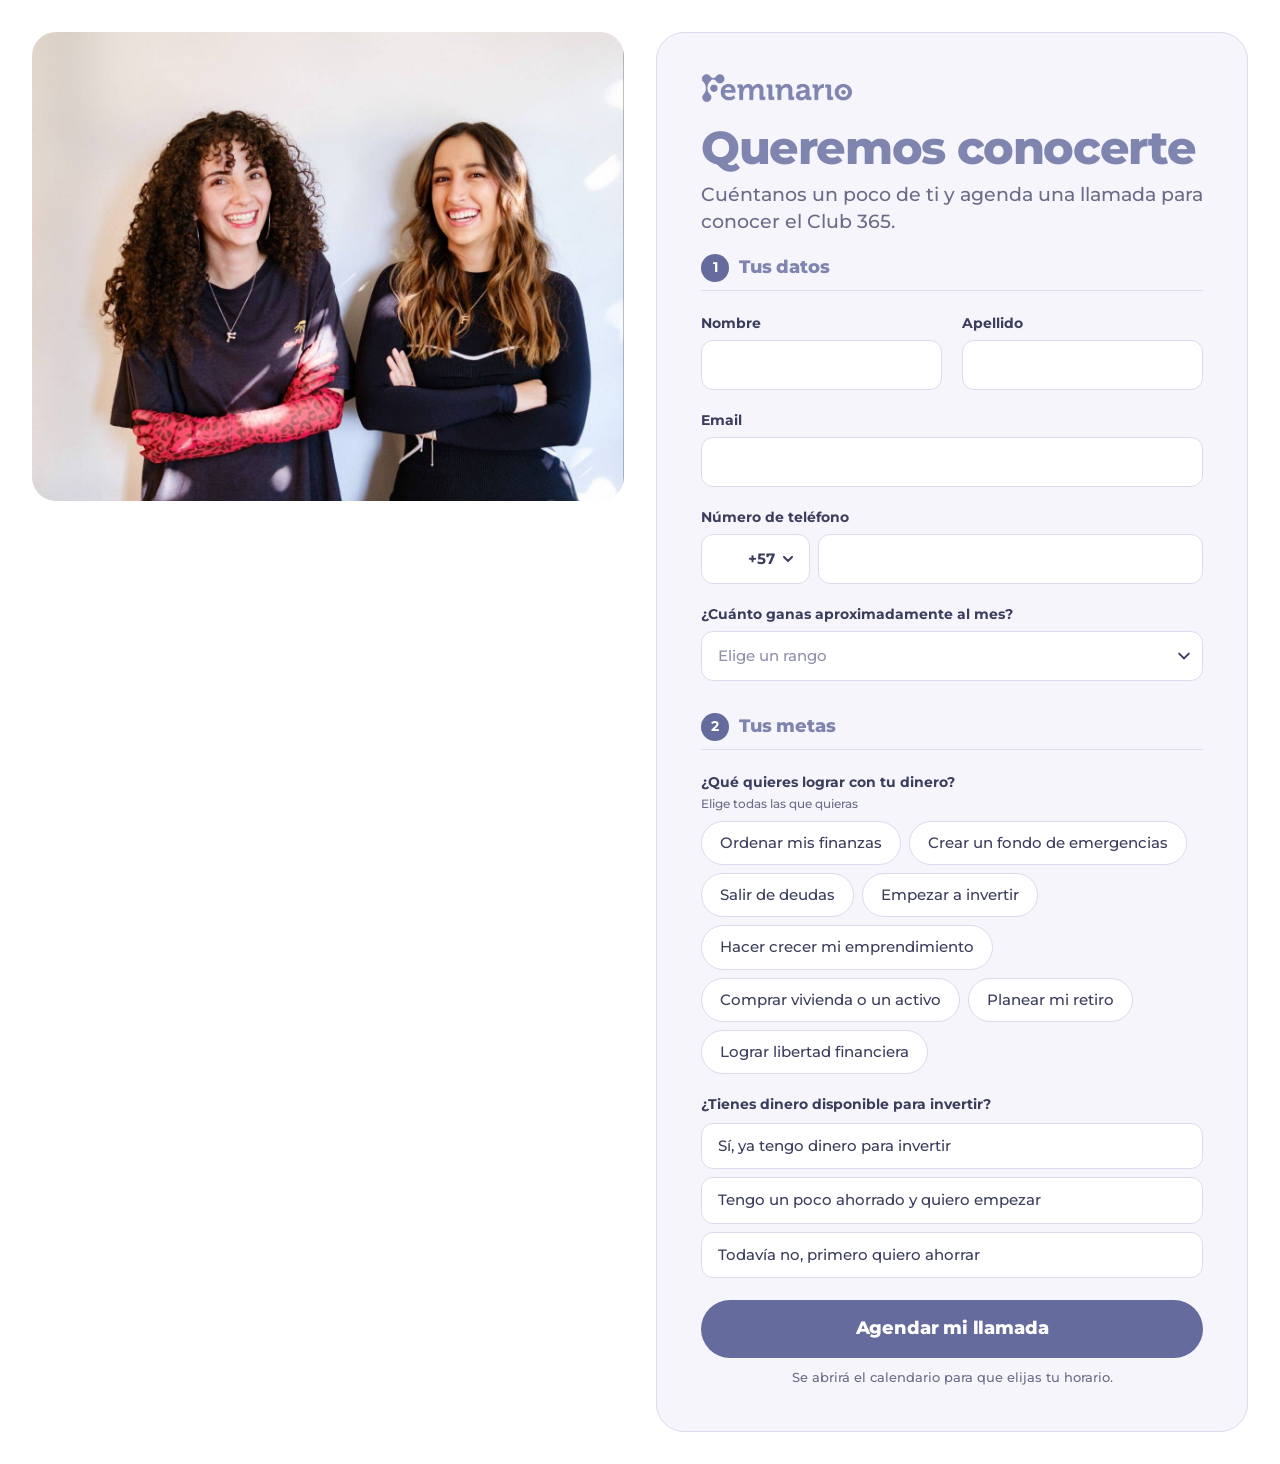
==== index.html @ f2c1509b "Foto aparte y fija a la mitad, fondo blanco, título con el color del logo y tonos suaves Co-Authored" ====
<!doctype html>
<html lang="es">
<head>
<meta charset="utf-8">
<meta name="viewport" content="width=device-width, initial-scale=1">
<title>Queremos conocerte · Feminario</title>
<meta name="description" content="Cuéntanos de ti y agenda tu llamada para conocer el Club 365 de Feminario.">
<link rel="preconnect" href="https://fonts.googleapis.com">
<link rel="preconnect" href="https://fonts.gstatic.com" crossorigin>
<link href="https://fonts.googleapis.com/css2?family=Montserrat:wght@400;500;600;700;800&display=swap" rel="stylesheet">
<link rel="stylesheet" href="styles.css?v=6">
</head>
<body>
<main class="page">
  <aside class="side">
    <figure class="photo">
      <img src="assets/foto.jpg" alt="Andrea y Valentina, fundadoras de Feminario" width="1277" height="1012">
    </figure>
  </aside>

<div class="card" id="card">

  <div class="content">

  <header class="head">
    <img class="brand" src="assets/logo.png" alt="Feminario" width="200" height="39">
  </header>

  <div id="formView">
    <div class="intro">
      <h1>Queremos conocerte</h1>
      <p class="lead">Cuéntanos un poco de ti y agenda una llamada para conocer el Club 365.</p>
    </div>

    <form id="leadForm" novalidate>
      <div class="cols">
        <section class="col">
          <h2 class="step"><b>1</b> Tus datos</h2>
          <div class="row">
            <label class="field">
              <span>Nombre</span>
              <input name="nombre" type="text" autocomplete="given-name" required>
            </label>
            <label class="field">
              <span>Apellido</span>
              <input name="apellido" type="text" autocomplete="family-name" required>
            </label>
          </div>

          <label class="field">
            <span>Email</span>
            <input name="email" type="email" autocomplete="email" inputmode="email" required>
          </label>

          <div class="field">
            <span id="telLabel">Número de teléfono</span>
            <div class="tel">
              <div class="cc" id="cc">
                <button type="button" class="cc-btn" id="ccBtn" aria-haspopup="listbox" aria-expanded="false" aria-label="Código de país">
                  <img id="ccFlag" alt="" width="22" height="16">
                  <b id="ccCode">+57</b>
                  <svg width="10" height="6" viewBox="0 0 10 6" aria-hidden="true"><path d="M1 1l4 4 4-4" fill="none" stroke="currentColor" stroke-width="2" stroke-linecap="round"/></svg>
                </button>
                <ul class="cc-list" id="ccList" role="listbox" hidden></ul>
              </div>
              <input name="telefono" type="tel" autocomplete="tel-national" inputmode="tel" aria-labelledby="telLabel" required>
            </div>
          </div>

          <label class="field">
            <span>¿Cuánto ganas aproximadamente al mes?</span>
            <select name="salario" required>
              <option value="" selected disabled>Elige un rango</option>
              <option value="menos_de_$500_dólares">Menos de $500 dólares</option>
              <option value="entre_$500_y_$750_dólares">Entre $500 y $750 dólares</option>
              <option value="entre_$750_y_$1.000_dólares">Entre $750 y $1.000 dólares</option>
              <option value="entre_$1.000_y_2.000_dólares">Entre $1.000 y $2.000 dólares</option>
              <option value="más_de_$2.000_dólares">Más de $2.000 dólares</option>
            </select>
          </label>
        </section>

        <section class="col">
          <h2 class="step"><b>2</b> Tus metas</h2>
          <fieldset class="field" data-group="meta">
            <legend>¿Qué quieres lograr con tu dinero? <small>Elige todas las que quieras</small></legend>
            <div class="chips pills">
              <label><input type="checkbox" name="meta" value="Ordenar mis finanzas"><span>Ordenar mis finanzas</span></label>
              <label><input type="checkbox" name="meta" value="Ahorrar y crear un fondo de emergencias"><span>Crear un fondo de emergencias</span></label>
              <label><input type="checkbox" name="meta" value="Salir de deudas"><span>Salir de deudas</span></label>
              <label><input type="checkbox" name="meta" value="Empezar a invertir"><span>Empezar a invertir</span></label>
              <label><input type="checkbox" name="meta" value="Hacer crecer mi emprendimiento"><span>Hacer crecer mi emprendimiento</span></label>
              <label><input type="checkbox" name="meta" value="Comprar vivienda o un activo"><span>Comprar vivienda o un activo</span></label>
              <label><input type="checkbox" name="meta" value="Planear mi retiro"><span>Planear mi retiro</span></label>
              <label><input type="checkbox" name="meta" value="Lograr libertad financiera"><span>Lograr libertad financiera</span></label>
            </div>
          </fieldset>

          <fieldset class="field" data-group="inversion">
            <legend>¿Tienes dinero disponible para invertir?</legend>
            <div class="chips">
              <label><input type="radio" name="inversion" value="Sí, ya tengo dinero para invertir"><span>Sí, ya tengo dinero para invertir</span></label>
              <label><input type="radio" name="inversion" value="Tengo un poco ahorrado y quiero empezar"><span>Tengo un poco ahorrado y quiero empezar</span></label>
              <label><input type="radio" name="inversion" value="Todavía no, primero quiero ahorrar"><span>Todavía no, primero quiero ahorrar</span></label>
            </div>
          </fieldset>
        </section>
      </div>

      <div class="submit">
        <p class="error" id="formError" role="alert" hidden></p>
        <button class="btn btn-primary" id="submitBtn" type="submit">Agendar mi llamada</button>
        <p class="fine">Se abrirá el calendario para que elijas tu horario.</p>
      </div>
    </form>
  </div>

  <div id="doneView" class="done" hidden>
    <h1>¡Listo, <span id="doneName"></span>!</h1>
    <p class="lead">Recibimos tus datos. Elige tu horario en el calendario y, si tienes dudas antes, escríbele a Emi.</p>
    <a class="btn btn-wa" id="waBtn" href="https://wa.me/573148260099?text=Hola%2C%20quiero%20saber%20m%C3%A1s%20del%20Club%20365%20%F0%9F%92%9C" target="_blank" rel="noopener">Habla con Emi 💜</a>
    <a class="link" id="calLink" href="https://calendar.app.google/MBTR8QHKbUkWTskN9" target="_blank" rel="noopener">¿No se abrió el calendario? Agenda aquí</a>
  </div>
  </div>
</div>
</main>

<canvas id="confetti" aria-hidden="true"></canvas>

<script src="config.js?v=6"></script>
<script src="app.js?v=6"></script>
</body>
</html>
---- styles.css ----
:root {
  --bg: #fff;
  --brand: #7f85af;     /* color del logo de Feminario */
  --accent: #656b9c;    /* botón y números: tono del logo, algo más profundo para que se lea */
  --ink: #3b3d5c;       /* texto: azul pizarra suave en vez de negro */
  --muted: #6a6c88;
  --card: #f6f5fb;
  --line: #dcdaec;
  --lime: #ddf0a8;
  --periwinkle: #c3c8ff;
  --font: "Montserrat", system-ui, sans-serif;
  --photo-w: 1277px;    /* ancho original de la foto: nunca se amplía */
}

* { box-sizing: border-box; }
html { -webkit-text-size-adjust: 100%; }
body {
  margin: 0;
  background: var(--bg);
  color: var(--ink);
  font: 500 16px/1.5 var(--font);
}
[hidden] { display: none !important; }

/* ---------- Layout: la mitad foto, la mitad formulario (celular y computador) ---------- */
.page {
  width: 100%; max-width: 1800px; margin: 0 auto;
  padding: 12px;
  display: grid; grid-template-columns: minmax(0, 1fr) minmax(0, 1fr);
  gap: 12px; align-items: start;
}
.side { position: sticky; top: 12px; }   /* acompaña al formulario al bajar */
.photo { margin: 0; }
.photo img {
  display: block; width: 100%; max-width: var(--photo-w); height: auto;
  border-radius: 14px;
}

.card {
  min-width: 0;
  padding: 14px 12px 20px;
  background: var(--card);
  border: 1.5px solid var(--line);
  border-radius: 18px;
}

/* ---------- Encabezado ---------- */
.brand { display: block; height: 22px; width: auto; }
.head { margin-bottom: 14px; }
.intro { margin-bottom: 18px; }
h1 {
  margin: 0 0 8px;
  color: var(--brand);
  font-weight: 800;
  font-size: clamp(22px, 5.4vw, 46px);
  line-height: 1.08;
  letter-spacing: -.03em;
}
.lead { margin: 0; font-size: clamp(13px, 1.6vw, 19px); line-height: 1.45; color: var(--muted); }

/* ---------- Formulario ---------- */
.cols, .col { display: grid; gap: 14px; }
.cols { gap: 22px; }
.col { align-content: start; }
.row { display: grid; gap: 14px; }
.step {
  display: flex; align-items: center; gap: 8px;
  margin: 0 0 2px; padding-bottom: 8px;
  border-bottom: 1.5px solid var(--line);
  color: var(--brand);
  font-size: 15px; font-weight: 800; letter-spacing: -.01em;
}
.step b {
  display: grid; place-items: center; flex: none;
  width: 22px; height: 22px; border-radius: 50%;
  background: var(--accent); color: #fff;
  font-size: 12px;
}
.field { display: grid; gap: 6px; border: 0; padding: 0; margin: 0; min-width: 0; }
.field > span, legend { padding: 0; font-size: 13px; font-weight: 700; }
legend { margin-bottom: 8px; }
legend small { display: block; margin-top: 2px; font-size: 12px; font-weight: 500; color: var(--muted); }

input[type=text], input[type=email], input[type=tel], select {
  width: 100%; min-width: 0;
  font: inherit; font-size: 14px;
  color: var(--ink);
  background: #fff;
  border: 1.5px solid var(--line);
  border-radius: 12px;
  padding: 10px 12px;
  min-height: 46px;
  transition: border-color .15s, box-shadow .15s;
}
select {
  appearance: none;
  background-image: url("data:image/svg+xml,%3Csvg xmlns='http://www.w3.org/2000/svg' width='12' height='8' viewBox='0 0 10 6'%3E%3Cpath d='M1 1l4 4 4-4' fill='none' stroke='%233b3d5c' stroke-width='1.6' stroke-linecap='round'/%3E%3C/svg%3E");
  background-repeat: no-repeat;
  background-position: right 12px center;
  padding-right: 32px;
  text-overflow: ellipsis;
}
select:invalid { color: #8f90a8; }
input:focus-visible, select:focus-visible, .cc-btn:focus-visible {
  outline: none;
  border-color: var(--accent);
  box-shadow: 0 0 0 4px var(--periwinkle);
}
.invalid input, .invalid select, .invalid .cc-btn,
.field.invalid .chips span { border-color: #c4314b; }

/* ---------- Teléfono con país ---------- */
.tel { display: grid; gap: 8px; }
.cc { position: relative; }
.cc-btn {
  display: flex; align-items: center; gap: 8px;
  width: 100%; min-height: 46px;
  padding: 0 12px;
  background: #fff;
  border: 1.5px solid var(--line);
  border-radius: 12px;
  font: inherit; font-size: 14px; color: var(--ink);
  cursor: pointer;
}
.cc-btn svg { margin-left: auto; }
.cc-btn img { border-radius: 2px; object-fit: cover; }
.cc-list {
  position: absolute; z-index: 5; top: calc(100% + 6px); left: 0;
  width: min(300px, 90vw); max-height: 280px; overflow: auto;
  margin: 0; padding: 6px; list-style: none;
  background: #fff; border: 1.5px solid var(--accent); border-radius: 14px;
  box-shadow: 0 16px 32px -16px rgba(59, 61, 92, .45);
}
.cc-list li {
  display: flex; align-items: center; gap: 10px;
  padding: 10px; border-radius: 10px; cursor: pointer; font-size: 14px;
}
.cc-list li:hover, .cc-list li[aria-selected=true] { background: var(--lime); }
.cc-list li span:last-child { margin-left: auto; color: var(--muted); }

/* ---------- Opciones ---------- */
.chips { display: grid; gap: 8px; }
.chips label { display: block; cursor: pointer; }
.chips input { position: absolute; opacity: 0; pointer-events: none; }
.chips span {
  display: block;
  padding: 10px 12px;
  background: #fff;
  border: 1.5px solid var(--line);
  border-radius: 12px;
  font-size: 13px; line-height: 1.35;
  transition: background .15s, border-color .15s;
}
.chips label:hover span { border-color: var(--brand); }
.chips input:checked + span { background: var(--lime); border-color: var(--accent); font-weight: 700; }
.chips input:focus-visible + span { box-shadow: 0 0 0 4px var(--periwinkle); border-color: var(--accent); }
.pills { display: flex; flex-wrap: wrap; gap: 8px; }
.pills span { border-radius: 999px; padding: 9px 14px; }

/* ---------- Envío ---------- */
.submit { display: grid; gap: 10px; margin-top: 22px; }
.btn {
  display: flex; align-items: center; justify-content: center;
  min-height: 52px; padding: 0 20px;
  border: 0; border-radius: 999px;
  font: 800 16px/1.1 var(--font); letter-spacing: -.01em; text-align: center;
  text-decoration: none; cursor: pointer;
  transition: transform .12s, box-shadow .12s;
}
.btn:hover { transform: translateY(-2px); }
.btn:active { transform: translateY(0); }
.btn:focus-visible { outline: none; box-shadow: 0 0 0 4px var(--periwinkle); }
.btn-primary, .btn-wa { background: var(--accent); color: #fff; }
.btn-primary:disabled { opacity: .6; cursor: progress; transform: none; }
.fine { margin: 0; text-align: center; font-size: 12px; color: var(--muted); }
.error { margin: 0; text-align: center; color: #b3263f; font-weight: 700; font-size: 13px; }

/* ---------- Éxito ---------- */
.done { text-align: center; padding: 4vh 0; }
.done .lead { margin-bottom: 22px; }
.link { display: block; margin-top: 16px; color: var(--ink); font-size: 13px; }

#confetti { position: fixed; inset: 0; width: 100%; height: 100%; pointer-events: none; z-index: 50; }

@media (prefers-reduced-motion: reduce) {
  .btn, .chips span { transition: none; }
}

/* ---------- Tablet ---------- */
@media (min-width: 600px) {
  .page { padding: 24px; gap: 24px; }
  .side { top: 24px; }
  .photo img { border-radius: 24px; }
  .card { padding: 28px 28px 32px; border-radius: 28px; }
  .brand { height: 30px; }
  .head { margin-bottom: 20px; }
  .step { font-size: 18px; gap: 10px; }
  .step b { width: 28px; height: 28px; font-size: 14px; }
  .field > span, legend { font-size: 14px; }
  input[type=text], input[type=email], input[type=tel], select, .cc-btn { font-size: 15px; min-height: 50px; padding-left: 16px; padding-right: 16px; }
  select { padding-right: 40px; }
  .chips span { font-size: 15px; padding: 12px 16px; }
  .pills span { padding: 11px 18px; }
  .tel { grid-template-columns: auto 1fr; }
  .cc-btn { width: auto; }
  .btn { min-height: 58px; font-size: 18px; }
  .fine { font-size: 13px; }
}

/* ---------- Escritorio ---------- */
@media (min-width: 960px) {
  .page { gap: 32px; padding: 32px; }
  .side { top: 32px; }
  .card { padding: 40px 44px 44px; }
  .row { grid-template-columns: 1fr 1fr; gap: 20px; }
  .cols, .col { gap: 20px; }
  .cols { gap: 32px; }
}
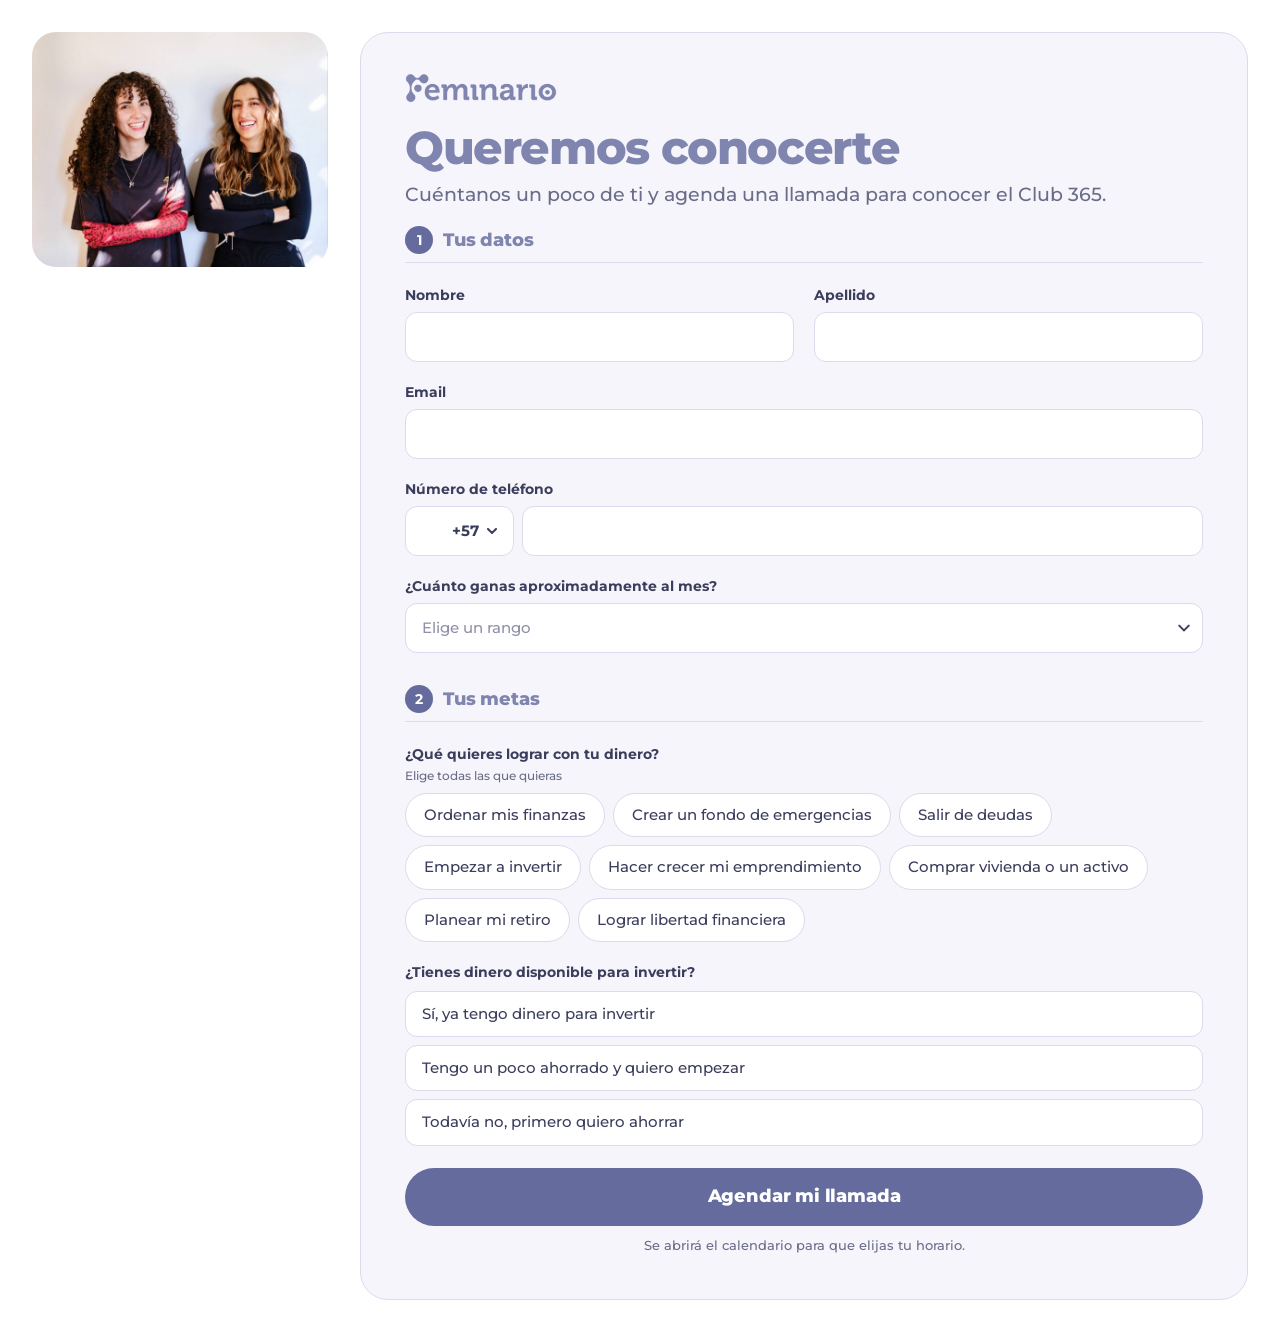
==== commit 59b15200: "Foto a un cuarto del ancho, formulario a tres cuartos Co-Authored-By: Claude Sonnet 5.5 <noreply@ant" ====
--- a/index.html
+++ b/index.html
@@ -8,7 +8,7 @@
 <link rel="preconnect" href="https://fonts.googleapis.com">
 <link rel="preconnect" href="https://fonts.gstatic.com" crossorigin>
 <link href="https://fonts.googleapis.com/css2?family=Montserrat:wght@400;500;600;700;800&display=swap" rel="stylesheet">
-<link rel="stylesheet" href="styles.css?v=6">
+<link rel="stylesheet" href="styles.css?v=7">
 </head>
 <body>
 <main class="page">
@@ -127,7 +127,7 @@
 
 <canvas id="confetti" aria-hidden="true"></canvas>
 
-<script src="config.js?v=6"></script>
-<script src="app.js?v=6"></script>
+<script src="config.js?v=7"></script>
+<script src="app.js?v=7"></script>
 </body>
 </html>
--- a/styles.css
+++ b/styles.css
@@ -22,11 +22,11 @@
 }
 [hidden] { display: none !important; }
 
-/* ---------- Layout: la mitad foto, la mitad formulario (celular y computador) ---------- */
+/* ---------- Layout: un cuarto foto, tres cuartos formulario (celular y computador) ---------- */
 .page {
   width: 100%; max-width: 1800px; margin: 0 auto;
   padding: 12px;
-  display: grid; grid-template-columns: minmax(0, 1fr) minmax(0, 1fr);
+  display: grid; grid-template-columns: minmax(0, 1fr) minmax(0, 3fr);
   gap: 12px; align-items: start;
 }
 .side { position: sticky; top: 12px; }   /* acompaña al formulario al bajar */
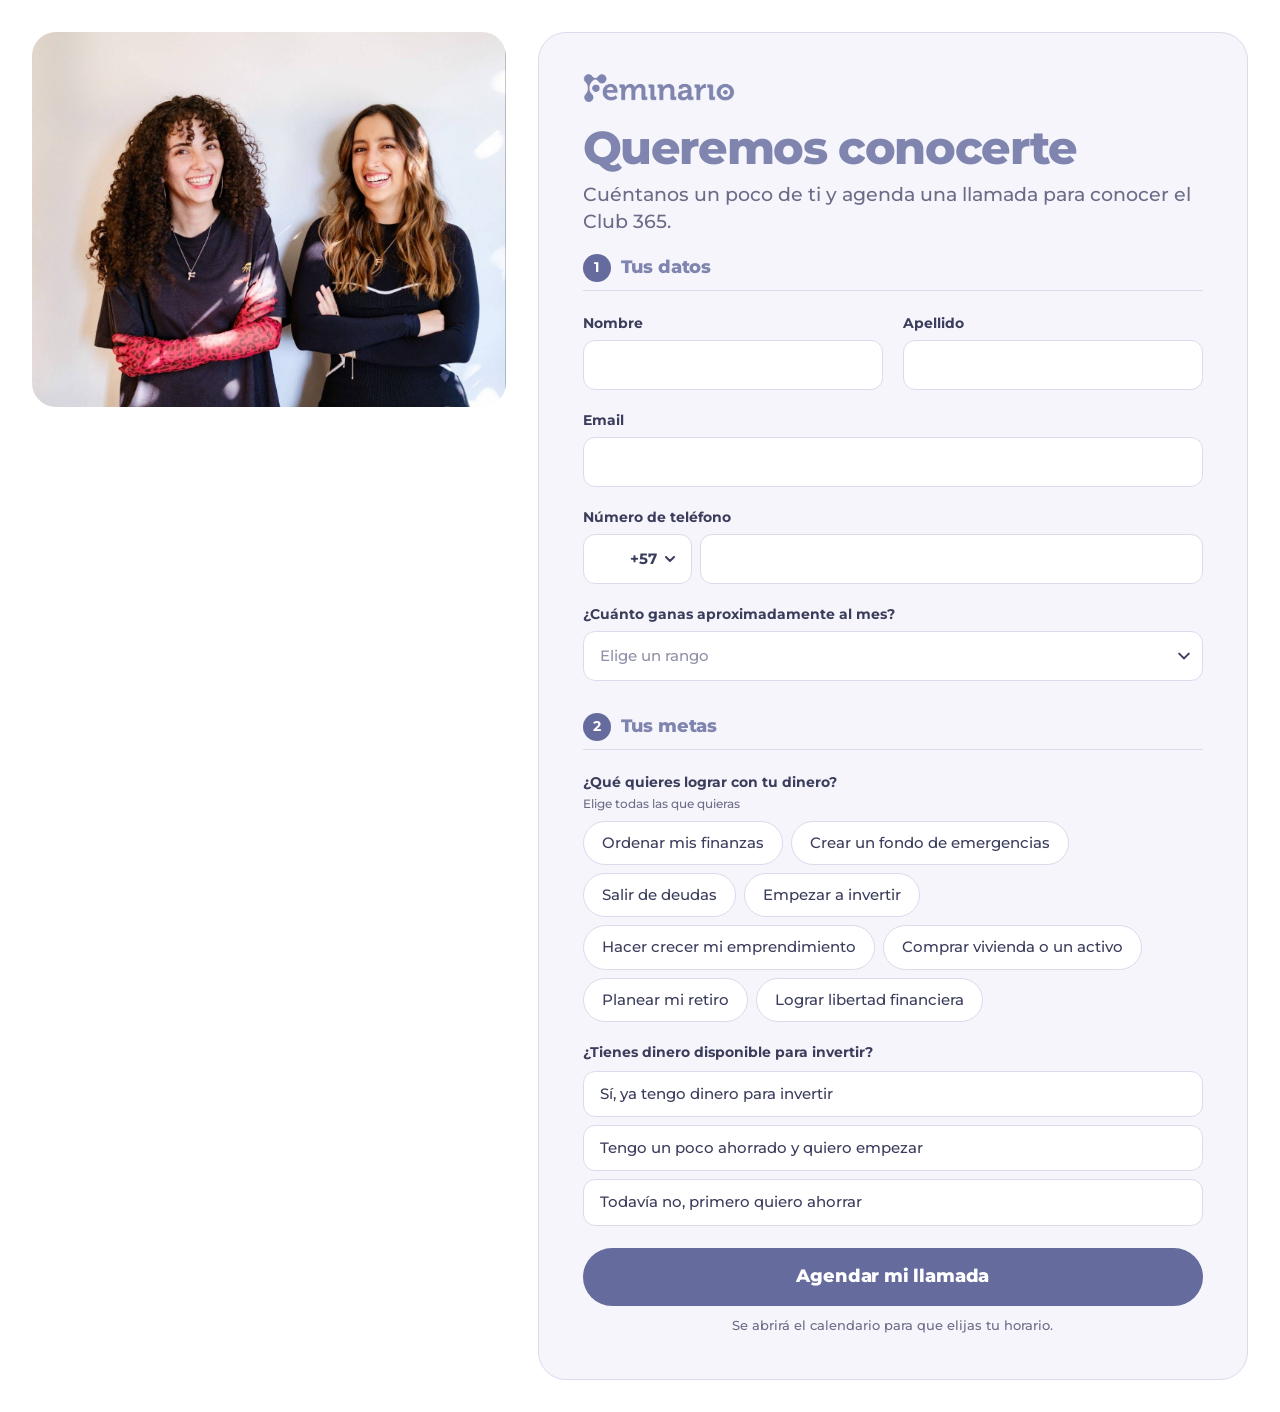
==== commit 0e3e4e42: "Foto al 40% del ancho, formulario al 60% Co-Authored-By: Claude Sonnet 5.5 <noreply@anthropic.com>" ====
--- a/index.html
+++ b/index.html
@@ -8,7 +8,7 @@
 <link rel="preconnect" href="https://fonts.googleapis.com">
 <link rel="preconnect" href="https://fonts.gstatic.com" crossorigin>
 <link href="https://fonts.googleapis.com/css2?family=Montserrat:wght@400;500;600;700;800&display=swap" rel="stylesheet">
-<link rel="stylesheet" href="styles.css?v=7">
+<link rel="stylesheet" href="styles.css?v=8">
 </head>
 <body>
 <main class="page">
@@ -127,7 +127,7 @@
 
 <canvas id="confetti" aria-hidden="true"></canvas>
 
-<script src="config.js?v=7"></script>
-<script src="app.js?v=7"></script>
+<script src="config.js?v=8"></script>
+<script src="app.js?v=8"></script>
 </body>
 </html>
--- a/styles.css
+++ b/styles.css
@@ -22,11 +22,11 @@
 }
 [hidden] { display: none !important; }
 
-/* ---------- Layout: un cuarto foto, tres cuartos formulario (celular y computador) ---------- */
+/* ---------- Layout: 40% foto, 60% formulario (celular y computador) ---------- */
 .page {
   width: 100%; max-width: 1800px; margin: 0 auto;
   padding: 12px;
-  display: grid; grid-template-columns: minmax(0, 1fr) minmax(0, 3fr);
+  display: grid; grid-template-columns: minmax(0, 2fr) minmax(0, 3fr);
   gap: 12px; align-items: start;
 }
 .side { position: sticky; top: 12px; }   /* acompaña al formulario al bajar */
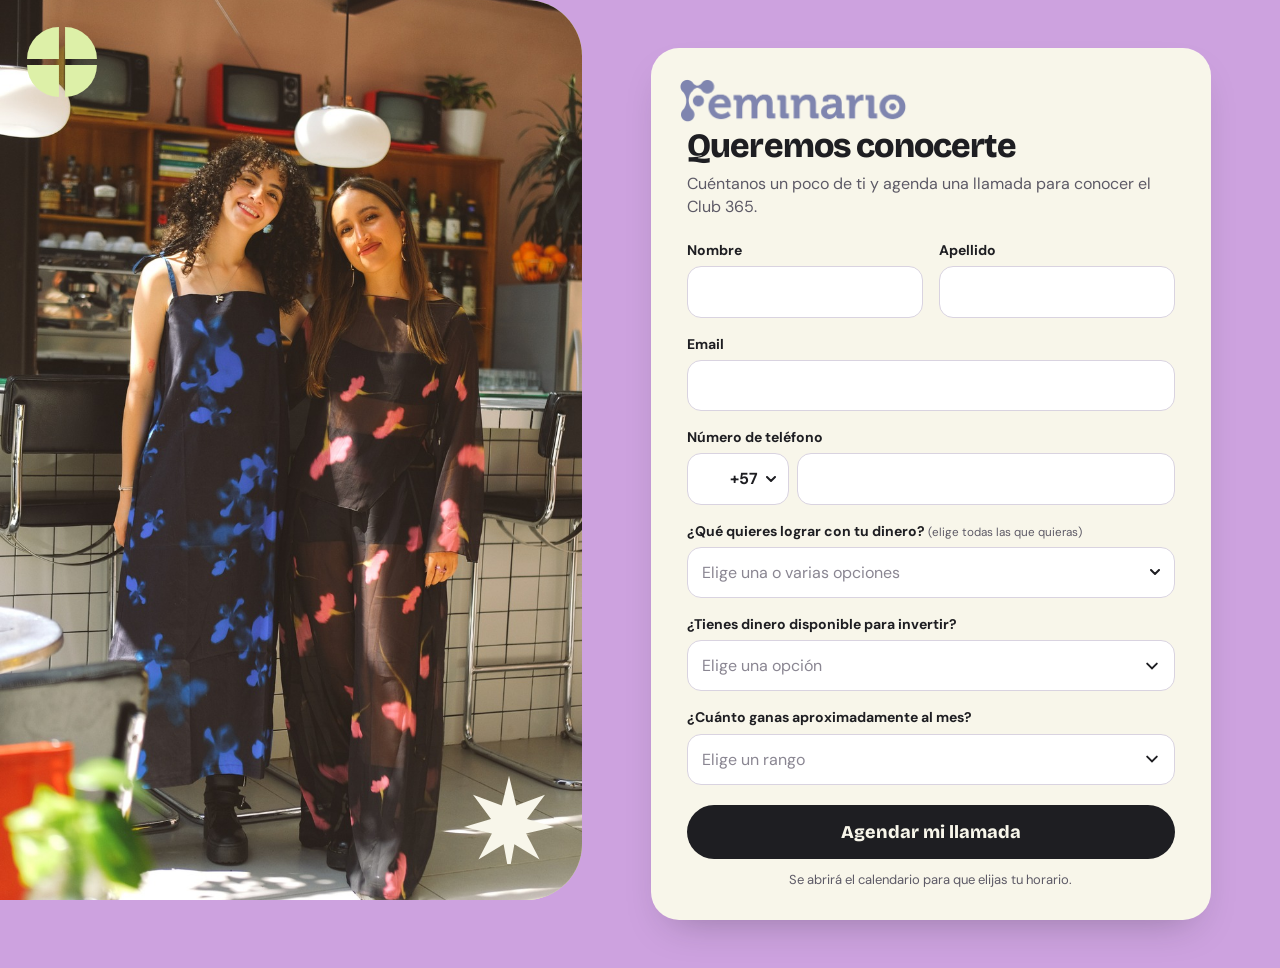
==== commit 693b5dfd: "Volver al formato anterior: foto grande, colores originales y preguntas en desplegable Co-Authored-B" ====
--- a/index.html
+++ b/index.html
@@ -7,35 +7,27 @@
 <meta name="description" content="Cuéntanos de ti y agenda tu llamada para conocer el Club 365 de Feminario.">
 <link rel="preconnect" href="https://fonts.googleapis.com">
 <link rel="preconnect" href="https://fonts.gstatic.com" crossorigin>
-<link href="https://fonts.googleapis.com/css2?family=Montserrat:wght@400;500;600;700;800&display=swap" rel="stylesheet">
-<link rel="stylesheet" href="styles.css?v=8">
+<link href="https://fonts.googleapis.com/css2?family=Bricolage+Grotesque:opsz,wght@12..96,700;12..96,800&family=DM+Sans:wght@400;500;700&display=swap" rel="stylesheet">
+<link rel="stylesheet" href="styles.css?v=9">
 </head>
 <body>
 <main class="page">
-  <aside class="side">
-    <figure class="photo">
-      <img src="assets/foto.jpg" alt="Andrea y Valentina, fundadoras de Feminario" width="1277" height="1012">
-    </figure>
+
+  <aside class="photo" aria-hidden="true">
+    <img src="assets/foto.png" alt="">
+    <svg class="deco deco-star" viewBox="0 0 100 100"><use href="#s-star8"/></svg>
+    <svg class="deco deco-pin" viewBox="0 0 100 100"><use href="#s-pinwheel"/></svg>
   </aside>
 
-<div class="card" id="card">
+  <section class="panel">
+    <div class="card" id="card">
+      <img class="brand" src="assets/logo.png" alt="Feminario" width="150" height="45">
 
-  <div class="content">
+      <div id="formView">
+        <h1>Queremos conocerte</h1>
+        <p class="lead">Cuéntanos un poco de ti y agenda una llamada para conocer el Club 365.</p>
 
-  <header class="head">
-    <img class="brand" src="assets/logo.png" alt="Feminario" width="200" height="39">
-  </header>
-
-  <div id="formView">
-    <div class="intro">
-      <h1>Queremos conocerte</h1>
-      <p class="lead">Cuéntanos un poco de ti y agenda una llamada para conocer el Club 365.</p>
-    </div>
-
-    <form id="leadForm" novalidate>
-      <div class="cols">
-        <section class="col">
-          <h2 class="step"><b>1</b> Tus datos</h2>
+        <form id="leadForm" novalidate>
           <div class="row">
             <label class="field">
               <span>Nombre</span>
@@ -67,6 +59,36 @@
             </div>
           </div>
 
+          <div class="field" data-group="meta">
+            <span id="metaLabel">¿Qué quieres lograr con tu dinero? <small>(elige todas las que quieras)</small></span>
+            <div class="ms" id="ms">
+              <button type="button" class="ms-btn" id="msBtn" aria-haspopup="true" aria-expanded="false" aria-labelledby="metaLabel msText">
+                <span id="msText" class="ph">Elige una o varias opciones</span>
+                <svg width="10" height="6" viewBox="0 0 10 6" aria-hidden="true"><path d="M1 1l4 4 4-4" fill="none" stroke="currentColor" stroke-width="2" stroke-linecap="round"/></svg>
+              </button>
+              <div class="ms-list" id="msList" hidden>
+              <label><input type="checkbox" name="meta" value="Ordenar mis finanzas"><span>Ordenar mis finanzas</span></label>
+              <label><input type="checkbox" name="meta" value="Ahorrar y crear un fondo de emergencias"><span>Ahorrar y crear un fondo de emergencias</span></label>
+              <label><input type="checkbox" name="meta" value="Salir de deudas"><span>Salir de deudas</span></label>
+              <label><input type="checkbox" name="meta" value="Empezar a invertir"><span>Empezar a invertir</span></label>
+              <label><input type="checkbox" name="meta" value="Hacer crecer mi emprendimiento"><span>Hacer crecer mi emprendimiento</span></label>
+              <label><input type="checkbox" name="meta" value="Comprar vivienda o un activo"><span>Comprar vivienda o un activo</span></label>
+              <label><input type="checkbox" name="meta" value="Planear mi retiro"><span>Planear mi retiro</span></label>
+              <label><input type="checkbox" name="meta" value="Lograr libertad financiera"><span>Lograr libertad financiera</span></label>
+              </div>
+            </div>
+          </div>
+
+          <label class="field" data-group="inversion">
+            <span>¿Tienes dinero disponible para invertir?</span>
+            <select name="inversion" required>
+              <option value="" selected disabled>Elige una opción</option>
+              <option value="Sí, ya tengo dinero para invertir">Sí, ya tengo dinero para invertir</option>
+              <option value="Tengo un poco ahorrado y quiero empezar">Tengo un poco ahorrado y quiero empezar</option>
+              <option value="Todavía no, primero quiero ahorrar">Todavía no, primero quiero ahorrar</option>
+            </select>
+          </label>
+
           <label class="field">
             <span>¿Cuánto ganas aproximadamente al mes?</span>
             <select name="salario" required>
@@ -78,56 +100,35 @@
               <option value="más_de_$2.000_dólares">Más de $2.000 dólares</option>
             </select>
           </label>
-        </section>
 
-        <section class="col">
-          <h2 class="step"><b>2</b> Tus metas</h2>
-          <fieldset class="field" data-group="meta">
-            <legend>¿Qué quieres lograr con tu dinero? <small>Elige todas las que quieras</small></legend>
-            <div class="chips pills">
-              <label><input type="checkbox" name="meta" value="Ordenar mis finanzas"><span>Ordenar mis finanzas</span></label>
-              <label><input type="checkbox" name="meta" value="Ahorrar y crear un fondo de emergencias"><span>Crear un fondo de emergencias</span></label>
-              <label><input type="checkbox" name="meta" value="Salir de deudas"><span>Salir de deudas</span></label>
-              <label><input type="checkbox" name="meta" value="Empezar a invertir"><span>Empezar a invertir</span></label>
-              <label><input type="checkbox" name="meta" value="Hacer crecer mi emprendimiento"><span>Hacer crecer mi emprendimiento</span></label>
-              <label><input type="checkbox" name="meta" value="Comprar vivienda o un activo"><span>Comprar vivienda o un activo</span></label>
-              <label><input type="checkbox" name="meta" value="Planear mi retiro"><span>Planear mi retiro</span></label>
-              <label><input type="checkbox" name="meta" value="Lograr libertad financiera"><span>Lograr libertad financiera</span></label>
-            </div>
-          </fieldset>
-
-          <fieldset class="field" data-group="inversion">
-            <legend>¿Tienes dinero disponible para invertir?</legend>
-            <div class="chips">
-              <label><input type="radio" name="inversion" value="Sí, ya tengo dinero para invertir"><span>Sí, ya tengo dinero para invertir</span></label>
-              <label><input type="radio" name="inversion" value="Tengo un poco ahorrado y quiero empezar"><span>Tengo un poco ahorrado y quiero empezar</span></label>
-              <label><input type="radio" name="inversion" value="Todavía no, primero quiero ahorrar"><span>Todavía no, primero quiero ahorrar</span></label>
-            </div>
-          </fieldset>
-        </section>
+          <p class="error" id="formError" role="alert" hidden></p>
+          <button class="btn btn-primary" id="submitBtn" type="submit">Agendar mi llamada</button>
+          <p class="fine">Se abrirá el calendario para que elijas tu horario.</p>
+        </form>
       </div>
 
-      <div class="submit">
-        <p class="error" id="formError" role="alert" hidden></p>
-        <button class="btn btn-primary" id="submitBtn" type="submit">Agendar mi llamada</button>
-        <p class="fine">Se abrirá el calendario para que elijas tu horario.</p>
+      <div id="doneView" hidden>
+        <svg class="done-star" viewBox="0 0 100 100" aria-hidden="true"><use href="#s-star8"/></svg>
+        <h1>¡Listo, <span id="doneName"></span>!</h1>
+        <p class="lead">Recibimos tus datos. Elige tu horario en el calendario y, si tienes dudas antes, escríbele a Emi.</p>
+        <a class="btn btn-wa" id="waBtn" href="https://wa.me/573148260099?text=Hola%2C%20quiero%20saber%20m%C3%A1s%20del%20Club%20365%20%F0%9F%92%9C" target="_blank" rel="noopener">Habla con Emi 💜</a>
+        <a class="link" id="calLink" href="https://calendar.app.google/MBTR8QHKbUkWTskN9" target="_blank" rel="noopener">¿No se abrió el calendario? Agenda aquí</a>
       </div>
-    </form>
-  </div>
-
-  <div id="doneView" class="done" hidden>
-    <h1>¡Listo, <span id="doneName"></span>!</h1>
-    <p class="lead">Recibimos tus datos. Elige tu horario en el calendario y, si tienes dudas antes, escríbele a Emi.</p>
-    <a class="btn btn-wa" id="waBtn" href="https://wa.me/573148260099?text=Hola%2C%20quiero%20saber%20m%C3%A1s%20del%20Club%20365%20%F0%9F%92%9C" target="_blank" rel="noopener">Habla con Emi 💜</a>
-    <a class="link" id="calLink" href="https://calendar.app.google/MBTR8QHKbUkWTskN9" target="_blank" rel="noopener">¿No se abrió el calendario? Agenda aquí</a>
-  </div>
-  </div>
-</div>
+    </div>
+  </section>
 </main>
 
 <canvas id="confetti" aria-hidden="true"></canvas>
 
-<script src="config.js?v=8"></script>
-<script src="app.js?v=8"></script>
+<!-- Formas gráficas Feminario (también se usan en el confeti) -->
+<svg width="0" height="0" style="position:absolute" aria-hidden="true">
+  <defs>
+    <symbol id="s-star8" viewBox="0 0 100 100"><path fill="currentColor" d="M50 2l8 33 32-12-20 27 30 9-31 7 15 29-28-17-6 33-6-33-28 17 15-29-31-7 30-9L10 23l32 12z"/></symbol>
+    <symbol id="s-pinwheel" viewBox="0 0 100 100"><g fill="currentColor" transform="translate(50 50)"><path d="M4 -4V-46A42 42 0 0 1 46 -4Z"/><path d="M4 -4V-46A42 42 0 0 1 46 -4Z" transform="rotate(90)"/><path d="M4 -4V-46A42 42 0 0 1 46 -4Z" transform="rotate(180)"/><path d="M4 -4V-46A42 42 0 0 1 46 -4Z" transform="rotate(270)"/></g></symbol>
+  </defs>
+</svg>
+
+<script src="config.js?v=9"></script>
+<script src="app.js?v=9"></script>
 </body>
 </html>
--- a/styles.css
+++ b/styles.css
@@ -1,218 +1,218 @@
 :root {
-  --bg: #fff;
-  --brand: #7f85af;     /* color del logo de Feminario */
-  --accent: #656b9c;    /* botón y números: tono del logo, algo más profundo para que se lea */
-  --ink: #3b3d5c;       /* texto: azul pizarra suave en vez de negro */
-  --muted: #6a6c88;
-  --card: #f6f5fb;
-  --line: #dcdaec;
+  --lilac: #cda2df;
+  --lilac-deep: #b985d0;
   --lime: #ddf0a8;
+  --ink: #1e1e22;
+  --cream: #f8f6ea;
   --periwinkle: #c3c8ff;
-  --font: "Montserrat", system-ui, sans-serif;
-  --photo-w: 1277px;    /* ancho original de la foto: nunca se amplía */
+  --orange: #ff8a5b;
+  --pink: #ff9fb5;
+  --muted: #5d5a66;
+  --line: #d9d3e0;
+  --display: "Bricolage Grotesque", system-ui, sans-serif;
+  --body: "DM Sans", system-ui, sans-serif;
 }
 
 * { box-sizing: border-box; }
 html { -webkit-text-size-adjust: 100%; }
 body {
   margin: 0;
-  background: var(--bg);
+  background: var(--lilac);
   color: var(--ink);
-  font: 500 16px/1.5 var(--font);
+  font-family: var(--body);
+  font-size: 16px;
+  line-height: 1.45;
 }
 [hidden] { display: none !important; }
 
-/* ---------- Layout: 40% foto, 60% formulario (celular y computador) ---------- */
-.page {
-  width: 100%; max-width: 1800px; margin: 0 auto;
-  padding: 12px;
-  display: grid; grid-template-columns: minmax(0, 2fr) minmax(0, 3fr);
-  gap: 12px; align-items: start;
-}
-.side { position: sticky; top: 12px; }   /* acompaña al formulario al bajar */
-.photo { margin: 0; }
+.page { min-height: 100vh; display: grid; grid-template-columns: 1fr; }
+
+/* ---------- Foto ---------- */
+.photo {
+  position: relative;
+  height: 46vh;
+  min-height: 300px;
+  background: var(--lime);
+  overflow: hidden;
+  border-radius: 0 0 40px 40px;
+}
 .photo img {
-  display: block; width: 100%; max-width: var(--photo-w); height: auto;
-  border-radius: 14px;
-}
-
+  width: 100%; height: 100%;
+  object-fit: cover;
+  object-position: 50% 22%;
+  display: block;
+}
+.deco { position: absolute; }
+.deco-star { width: 64px; right: 16px; bottom: 28px; color: var(--cream); }
+.deco-pin { width: 56px; left: 14px; top: 16px; color: var(--lime); }
+
+/* ---------- Panel / tarjeta ---------- */
+.panel { padding: 0 16px 40px; margin-top: -48px; position: relative; z-index: 1; }
 .card {
-  min-width: 0;
-  padding: 14px 12px 20px;
-  background: var(--card);
-  border: 1.5px solid var(--line);
-  border-radius: 18px;
-}
-
-/* ---------- Encabezado ---------- */
-.brand { display: block; height: 22px; width: auto; }
-.head { margin-bottom: 14px; }
-.intro { margin-bottom: 18px; }
+  background: var(--cream);
+  border-radius: 28px;
+  padding: 28px 20px 24px;
+  max-width: 560px;
+  margin: 0 auto;
+  box-shadow: 0 18px 40px -20px rgba(30, 30, 34, .35);
+}
+.brand { display: block; height: 45px; width: auto; margin: -6px 0 6px -8px; }
+legend small, .field > span small { font-weight: 400; color: var(--muted); }
 h1 {
   margin: 0 0 8px;
-  color: var(--brand);
+  font-family: var(--display);
   font-weight: 800;
-  font-size: clamp(22px, 5.4vw, 46px);
-  line-height: 1.08;
-  letter-spacing: -.03em;
-}
-.lead { margin: 0; font-size: clamp(13px, 1.6vw, 19px); line-height: 1.45; color: var(--muted); }
-
-/* ---------- Formulario ---------- */
-.cols, .col { display: grid; gap: 14px; }
-.cols { gap: 22px; }
-.col { align-content: start; }
-.row { display: grid; gap: 14px; }
-.step {
-  display: flex; align-items: center; gap: 8px;
-  margin: 0 0 2px; padding-bottom: 8px;
-  border-bottom: 1.5px solid var(--line);
-  color: var(--brand);
-  font-size: 15px; font-weight: 800; letter-spacing: -.01em;
-}
-.step b {
-  display: grid; place-items: center; flex: none;
-  width: 22px; height: 22px; border-radius: 50%;
-  background: var(--accent); color: #fff;
-  font-size: 12px;
-}
+  font-size: 34px;
+  line-height: 1.02;
+  letter-spacing: -.025em;
+}
+.lead { margin: 0 0 22px; color: var(--muted); }
+
+/* ---------- Campos ---------- */
+form { display: grid; gap: 16px; }
+.row { display: grid; gap: 16px; grid-template-columns: 1fr; }
 .field { display: grid; gap: 6px; border: 0; padding: 0; margin: 0; min-width: 0; }
-.field > span, legend { padding: 0; font-size: 13px; font-weight: 700; }
-legend { margin-bottom: 8px; }
-legend small { display: block; margin-top: 2px; font-size: 12px; font-weight: 500; color: var(--muted); }
-
-input[type=text], input[type=email], input[type=tel], select {
-  width: 100%; min-width: 0;
-  font: inherit; font-size: 14px;
+.field > span, legend {
+  font-weight: 700; font-size: 14px; padding: 0;
+}
+input[type=text], input[type=email], input[type=tel], textarea, select {
+  width: 100%;
+  font: inherit;
   color: var(--ink);
   background: #fff;
   border: 1.5px solid var(--line);
-  border-radius: 12px;
-  padding: 10px 12px;
-  min-height: 46px;
+  border-radius: 14px;
+  padding: 13px 14px;
+  min-height: 48px;
   transition: border-color .15s, box-shadow .15s;
 }
+textarea { resize: vertical; min-height: 92px; }
 select {
   appearance: none;
-  background-image: url("data:image/svg+xml,%3Csvg xmlns='http://www.w3.org/2000/svg' width='12' height='8' viewBox='0 0 10 6'%3E%3Cpath d='M1 1l4 4 4-4' fill='none' stroke='%233b3d5c' stroke-width='1.6' stroke-linecap='round'/%3E%3C/svg%3E");
+  background-image: url("data:image/svg+xml,%3Csvg xmlns='http://www.w3.org/2000/svg' width='12' height='8' viewBox='0 0 10 6'%3E%3Cpath d='M1 1l4 4 4-4' fill='none' stroke='%231e1e22' stroke-width='1.6' stroke-linecap='round'/%3E%3C/svg%3E");
   background-repeat: no-repeat;
-  background-position: right 12px center;
-  padding-right: 32px;
-  text-overflow: ellipsis;
-}
-select:invalid { color: #8f90a8; }
-input:focus-visible, select:focus-visible, .cc-btn:focus-visible {
+  background-position: right 16px center;
+  padding-right: 40px;
+}
+select:invalid { color: #8a8692; }
+input:focus-visible, textarea:focus-visible, select:focus-visible, .cc-btn:focus-visible {
   outline: none;
-  border-color: var(--accent);
+  border-color: var(--ink);
   box-shadow: 0 0 0 4px var(--periwinkle);
 }
-.invalid input, .invalid select, .invalid .cc-btn,
-.field.invalid .chips span { border-color: #c4314b; }
+.invalid input, .invalid textarea, .invalid select, .invalid .cc-btn,
+.field.invalid .chips span { border-color: #d6455d; }
 
 /* ---------- Teléfono con país ---------- */
-.tel { display: grid; gap: 8px; }
+.tel { display: flex; gap: 8px; }
+.tel input { flex: 1; min-width: 0; }
 .cc { position: relative; }
 .cc-btn {
   display: flex; align-items: center; gap: 8px;
-  width: 100%; min-height: 46px;
+  height: 100%; min-height: 48px;
   padding: 0 12px;
   background: #fff;
   border: 1.5px solid var(--line);
-  border-radius: 12px;
-  font: inherit; font-size: 14px; color: var(--ink);
+  border-radius: 14px;
+  font: inherit; color: var(--ink);
   cursor: pointer;
 }
-.cc-btn svg { margin-left: auto; }
 .cc-btn img { border-radius: 2px; object-fit: cover; }
 .cc-list {
   position: absolute; z-index: 5; top: calc(100% + 6px); left: 0;
-  width: min(300px, 90vw); max-height: 280px; overflow: auto;
+  width: min(290px, 78vw); max-height: 260px; overflow: auto;
   margin: 0; padding: 6px; list-style: none;
-  background: #fff; border: 1.5px solid var(--accent); border-radius: 14px;
-  box-shadow: 0 16px 32px -16px rgba(59, 61, 92, .45);
+  background: #fff; border: 1.5px solid var(--ink); border-radius: 16px;
+  box-shadow: 0 16px 32px -16px rgba(30, 30, 34, .5);
 }
 .cc-list li {
   display: flex; align-items: center; gap: 10px;
-  padding: 10px; border-radius: 10px; cursor: pointer; font-size: 14px;
+  padding: 9px 10px; border-radius: 10px; cursor: pointer; font-size: 15px;
 }
 .cc-list li:hover, .cc-list li[aria-selected=true] { background: var(--lime); }
 .cc-list li span:last-child { margin-left: auto; color: var(--muted); }
 
-/* ---------- Opciones ---------- */
+/* ---------- Chips ---------- */
 .chips { display: grid; gap: 8px; }
 .chips label { display: block; cursor: pointer; }
 .chips input { position: absolute; opacity: 0; pointer-events: none; }
 .chips span {
   display: block;
-  padding: 10px 12px;
+  padding: 12px 16px;
   background: #fff;
   border: 1.5px solid var(--line);
-  border-radius: 12px;
-  font-size: 13px; line-height: 1.35;
+  border-radius: 14px;
   transition: background .15s, border-color .15s;
 }
-.chips label:hover span { border-color: var(--brand); }
-.chips input:checked + span { background: var(--lime); border-color: var(--accent); font-weight: 700; }
-.chips input:focus-visible + span { box-shadow: 0 0 0 4px var(--periwinkle); border-color: var(--accent); }
-.pills { display: flex; flex-wrap: wrap; gap: 8px; }
-.pills span { border-radius: 999px; padding: 9px 14px; }
-
-/* ---------- Envío ---------- */
-.submit { display: grid; gap: 10px; margin-top: 22px; }
+.chips input:checked + span { background: var(--lime); border-color: var(--ink); font-weight: 700; }
+.chips input:focus-visible + span { box-shadow: 0 0 0 4px var(--periwinkle); border-color: var(--ink); }
+
+/* ---------- Botones ---------- */
 .btn {
   display: flex; align-items: center; justify-content: center;
-  min-height: 52px; padding: 0 20px;
+  min-height: 54px;
   border: 0; border-radius: 999px;
-  font: 800 16px/1.1 var(--font); letter-spacing: -.01em; text-align: center;
+  font-family: var(--display); font-weight: 800; font-size: 18px;
   text-decoration: none; cursor: pointer;
   transition: transform .12s, box-shadow .12s;
 }
 .btn:hover { transform: translateY(-2px); }
 .btn:active { transform: translateY(0); }
 .btn:focus-visible { outline: none; box-shadow: 0 0 0 4px var(--periwinkle); }
-.btn-primary, .btn-wa { background: var(--accent); color: #fff; }
+.btn-primary { background: var(--ink); color: var(--cream); margin-top: 4px; }
 .btn-primary:disabled { opacity: .6; cursor: progress; transform: none; }
-.fine { margin: 0; text-align: center; font-size: 12px; color: var(--muted); }
-.error { margin: 0; text-align: center; color: #b3263f; font-weight: 700; font-size: 13px; }
+.btn-wa { background: var(--lilac); color: var(--ink); border: 2px solid var(--ink); }
+.fine { margin: -4px 0 0; text-align: center; font-size: 13px; color: var(--muted); }
+.error { margin: 0; color: #b3263f; font-weight: 700; font-size: 14px; }
+.link { display: block; margin-top: 16px; text-align: center; color: var(--ink); font-size: 14px; }
 
 /* ---------- Éxito ---------- */
-.done { text-align: center; padding: 4vh 0; }
-.done .lead { margin-bottom: 22px; }
-.link { display: block; margin-top: 16px; color: var(--ink); font-size: 13px; }
+.done-star { width: 56px; color: var(--orange); display: block; margin-bottom: 8px; animation: spin 12s linear infinite; }
+@keyframes spin { to { transform: rotate(360deg); } }
 
 #confetti { position: fixed; inset: 0; width: 100%; height: 100%; pointer-events: none; z-index: 50; }
 
 @media (prefers-reduced-motion: reduce) {
-  .btn, .chips span { transition: none; }
-}
-
-/* ---------- Tablet ---------- */
+  .done-star { animation: none; }
+  .btn { transition: none; }
+}
+
+/* ---------- Escritorio ---------- */
 @media (min-width: 600px) {
-  .page { padding: 24px; gap: 24px; }
-  .side { top: 24px; }
-  .photo img { border-radius: 24px; }
-  .card { padding: 28px 28px 32px; border-radius: 28px; }
-  .brand { height: 30px; }
-  .head { margin-bottom: 20px; }
-  .step { font-size: 18px; gap: 10px; }
-  .step b { width: 28px; height: 28px; font-size: 14px; }
-  .field > span, legend { font-size: 14px; }
-  input[type=text], input[type=email], input[type=tel], select, .cc-btn { font-size: 15px; min-height: 50px; padding-left: 16px; padding-right: 16px; }
-  select { padding-right: 40px; }
-  .chips span { font-size: 15px; padding: 12px 16px; }
-  .pills span { padding: 11px 18px; }
-  .tel { grid-template-columns: auto 1fr; }
-  .cc-btn { width: auto; }
-  .btn { min-height: 58px; font-size: 18px; }
-  .fine { font-size: 13px; }
-}
-
-/* ---------- Escritorio ---------- */
+  .row { grid-template-columns: 1fr 1fr; }
+  .card { padding: 36px 36px 30px; }
+}
 @media (min-width: 960px) {
-  .page { gap: 32px; padding: 32px; }
-  .side { top: 32px; }
-  .card { padding: 40px 44px 44px; }
-  .row { grid-template-columns: 1fr 1fr; gap: 20px; }
-  .cols, .col { gap: 20px; }
-  .cols { gap: 32px; }
-}
+  .page { grid-template-columns: minmax(380px, 5fr) 6fr; }
+  .photo {
+    position: sticky; top: 0;
+    height: 100vh; min-height: 0;
+    border-radius: 0 56px 56px 0;
+  }
+  .panel { margin: 0; padding: 48px 40px; display: flex; align-items: center; }
+  .card { margin: 0 auto; }
+  .deco-star { width: 90px; right: 28px; bottom: 36px; }
+  .deco-pin { width: 76px; left: 24px; top: 24px; }
+}
+
+/* ---------- Desplegable de selección múltiple ---------- */
+.ms { position: relative; }
+.ms-btn {
+  display: flex; align-items: center; justify-content: space-between; gap: 10px;
+  width: 100%; min-height: 48px; padding: 13px 14px;
+  background: #fff; border: 1.5px solid var(--line); border-radius: 14px;
+  font: inherit; color: var(--ink); text-align: left; cursor: pointer;
+}
+.ms-btn .ph { color: #8a8692; }
+.ms-btn svg { flex: none; }
+.ms-btn:focus-visible { outline: none; border-color: var(--ink); box-shadow: 0 0 0 4px var(--periwinkle); }
+.ms-list {
+  position: absolute; z-index: 5; top: calc(100% + 6px); left: 0; right: 0;
+  max-height: 300px; overflow: auto; padding: 6px;
+  background: #fff; border: 1.5px solid var(--ink); border-radius: 16px;
+  box-shadow: 0 16px 32px -16px rgba(30, 30, 34, .5);
+}
+.ms-list label { display: flex; align-items: center; gap: 10px; padding: 10px; border-radius: 10px; cursor: pointer; font-size: 15px; }
+.ms-list label:hover { background: var(--lime); }
+.ms-list input { width: 18px; height: 18px; flex: none; accent-color: var(--ink); }
+.invalid .ms-btn { border-color: #d6455d; }
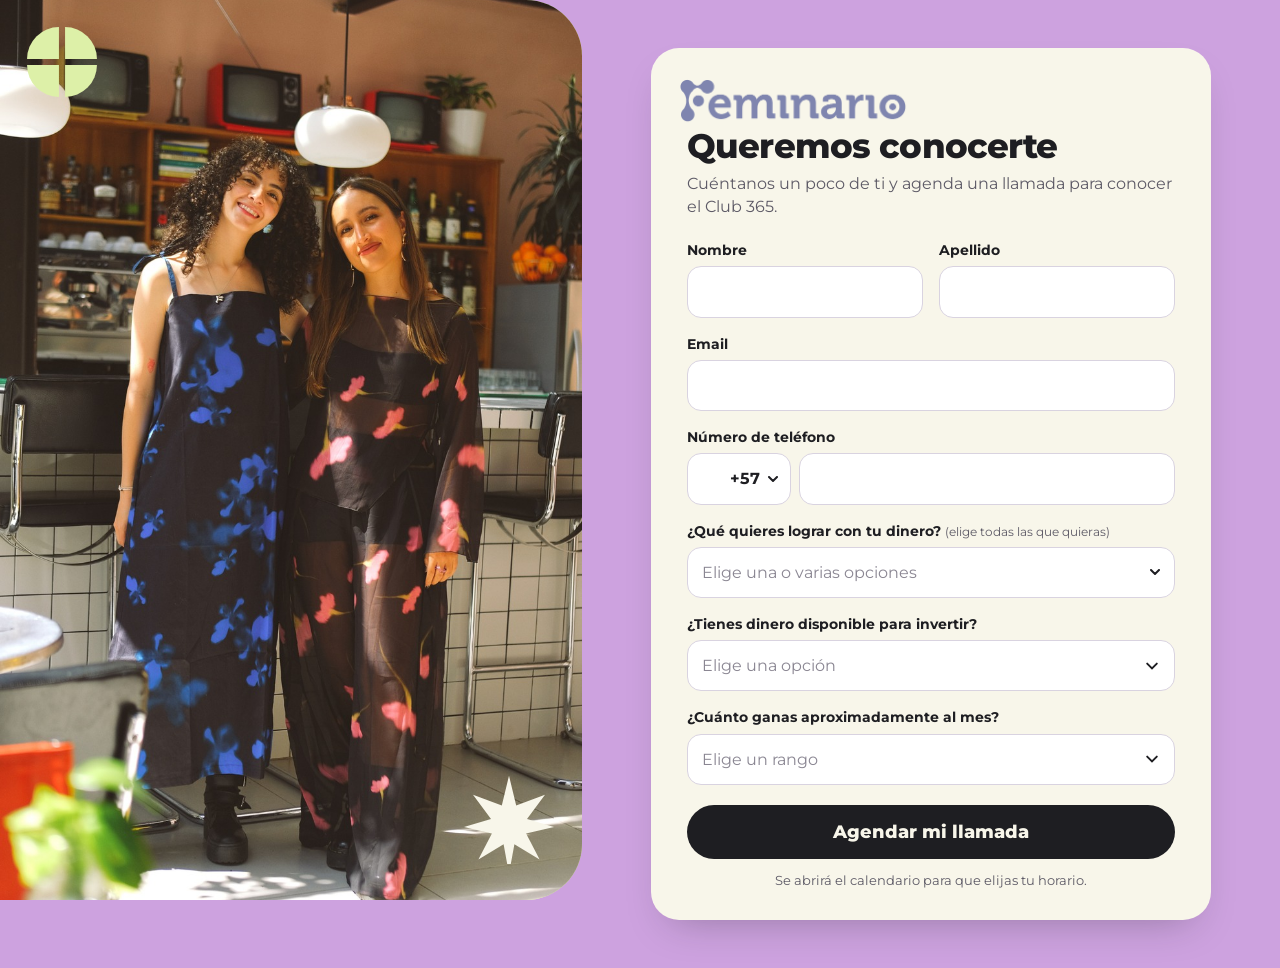
==== commit e520481b: "Tipografía Montserrat Co-Authored-By: Claude Sonnet 5.5 <noreply@anthropic.com>" ====
--- a/index.html
+++ b/index.html
@@ -7,8 +7,8 @@
 <meta name="description" content="Cuéntanos de ti y agenda tu llamada para conocer el Club 365 de Feminario.">
 <link rel="preconnect" href="https://fonts.googleapis.com">
 <link rel="preconnect" href="https://fonts.gstatic.com" crossorigin>
-<link href="https://fonts.googleapis.com/css2?family=Bricolage+Grotesque:opsz,wght@12..96,700;12..96,800&family=DM+Sans:wght@400;500;700&display=swap" rel="stylesheet">
-<link rel="stylesheet" href="styles.css?v=9">
+<link href="https://fonts.googleapis.com/css2?family=Montserrat:wght@400;500;600;700;800&display=swap" rel="stylesheet">
+<link rel="stylesheet" href="styles.css?v=10">
 </head>
 <body>
 <main class="page">
@@ -128,7 +128,7 @@
   </defs>
 </svg>
 
-<script src="config.js?v=9"></script>
-<script src="app.js?v=9"></script>
+<script src="config.js?v=10"></script>
+<script src="app.js?v=10"></script>
 </body>
 </html>
--- a/styles.css
+++ b/styles.css
@@ -9,8 +9,8 @@
   --pink: #ff9fb5;
   --muted: #5d5a66;
   --line: #d9d3e0;
-  --display: "Bricolage Grotesque", system-ui, sans-serif;
-  --body: "DM Sans", system-ui, sans-serif;
+  --display: "Montserrat", system-ui, sans-serif;
+  --body: "Montserrat", system-ui, sans-serif;
 }
 
 * { box-sizing: border-box; }
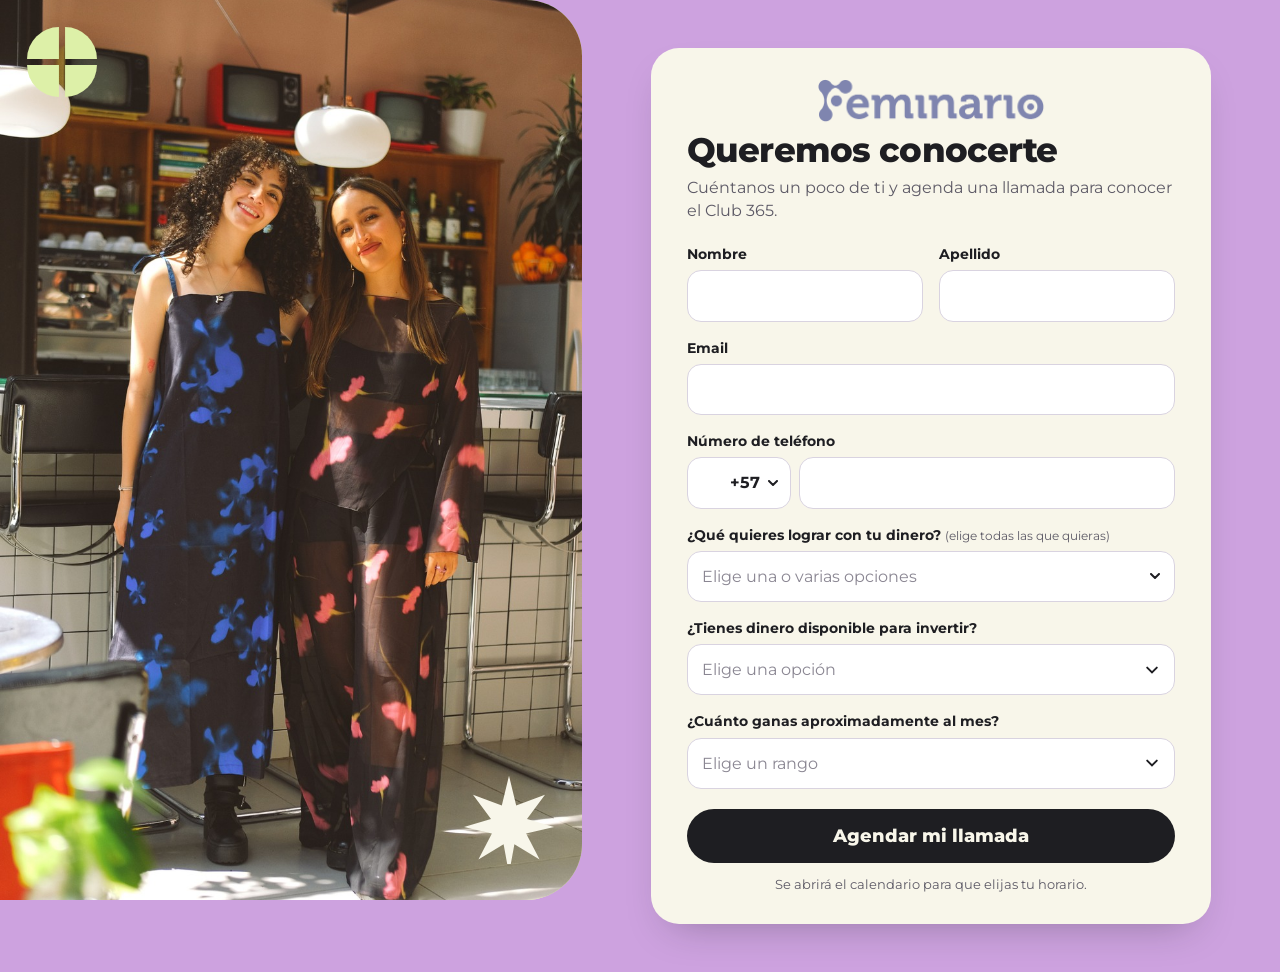
==== commit 64e47931: "Centrar logo Co-Authored-By: Claude Sonnet 5.5 <noreply@anthropic.com>" ====
--- a/index.html
+++ b/index.html
@@ -8,7 +8,7 @@
 <link rel="preconnect" href="https://fonts.googleapis.com">
 <link rel="preconnect" href="https://fonts.gstatic.com" crossorigin>
 <link href="https://fonts.googleapis.com/css2?family=Montserrat:wght@400;500;600;700;800&display=swap" rel="stylesheet">
-<link rel="stylesheet" href="styles.css?v=10">
+<link rel="stylesheet" href="styles.css?v=11">
 </head>
 <body>
 <main class="page">
@@ -128,7 +128,7 @@
   </defs>
 </svg>
 
-<script src="config.js?v=10"></script>
-<script src="app.js?v=10"></script>
+<script src="config.js?v=11"></script>
+<script src="app.js?v=11"></script>
 </body>
 </html>
--- a/styles.css
+++ b/styles.css
@@ -56,7 +56,7 @@
   margin: 0 auto;
   box-shadow: 0 18px 40px -20px rgba(30, 30, 34, .35);
 }
-.brand { display: block; height: 45px; width: auto; margin: -6px 0 6px -8px; }
+.brand { display: block; height: 45px; width: auto; margin: -6px auto 10px; }
 legend small, .field > span small { font-weight: 400; color: var(--muted); }
 h1 {
   margin: 0 0 8px;
